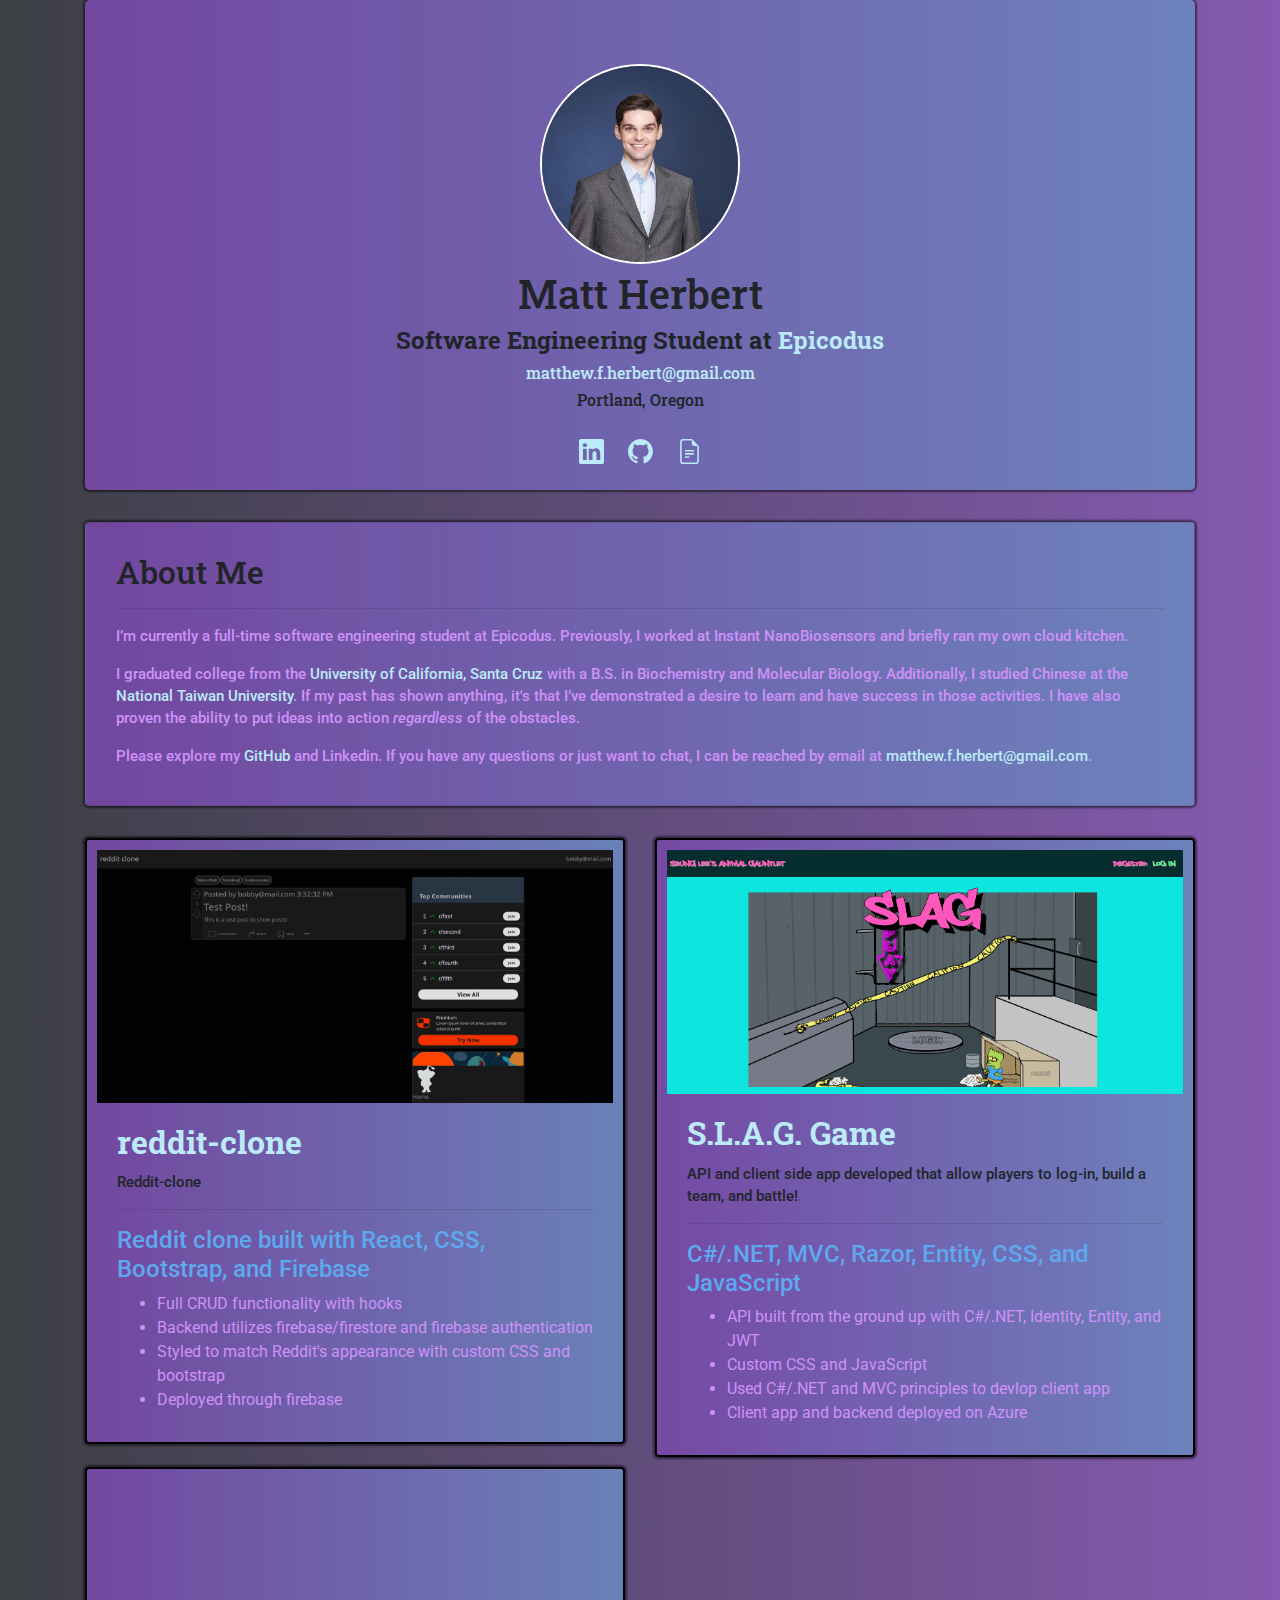
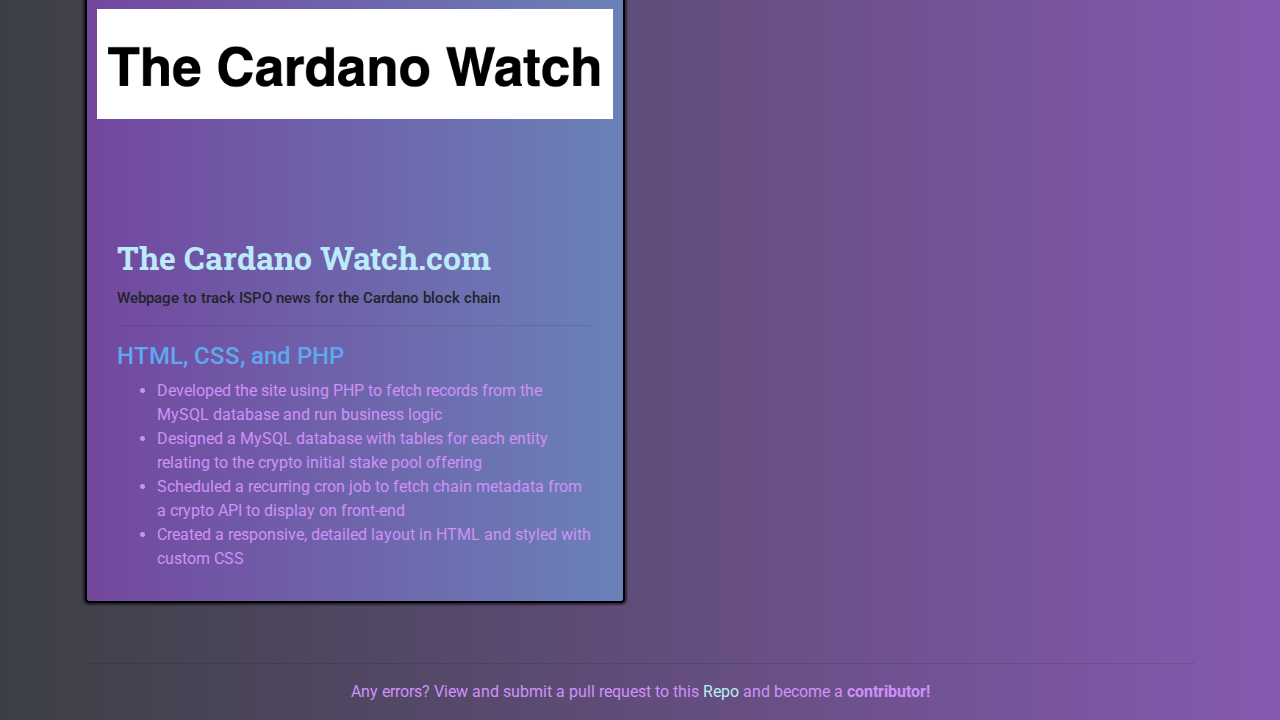
==== public/index.html @ 50df7fbc "updated html" ====
<!DOCTYPE html>
<html lang="en">
  <head>
    <meta charset="UTF-8" />
    <meta http-equiv="X-UA-Compatible" content="IE=edge" />
    <meta name="viewport" content="width=device-width, initial-scale=1.0" />
    <link
      href="../css/bootstrap.css"
      rel="stylesheet"
      type="text/css"
      media="all"/>
      <link href="https://fonts.googleapis.com/css2?family=Roboto:wght@500&display=swap" rel="stylesheet">
      <link href="https://fonts.googleapis.com/css2?family=Roboto+Slab:wght@700&display=swap" rel="stylesheet">
      <link rel="stylesheet" href="https://cdn.jsdelivr.net/npm/bootstrap-icons@1.5.0/font/bootstrap-icons.css">
    <link href="../css/styles.css" rel="stylesheet" type="text/css" media="all" />
    <title>Matt Herbert</title>
  </head>
  <body>
    <div class="container"> 
      <div class="jumbotron text-center"> <!-- Head Card -->
        <div class="container-1">
          <img src="../assets/me.jpeg" id="pic" class="img-responsive" alt="Picture of Matt Herbert">
        </div>
        <h1>Matt Herbert</h1>
        <h4 class="font-weight-bold">
          Software Engineering Student at <a href="https://www.epicodus.com/">Epicodus</a></h4>
        <h6><a href="mailto:matthew.f.herbert@gmail.com">matthew.f.herbert@gmail.com</a></h6>
        <h6>Portland, Oregon</h6>
        <div class="container" style="margin-top:20px;"> <!-- Icons -->
          <a href="www.linkedin.com/in/matthew-herbert-68537bb6"> <svg xmlns="http://www.w3.org/2000/svg" width="25" height="25" fill="currentColor" class="bi bi-linkedin" viewBox="0 0 16 16">
            <path d="M0 1.146C0 .513.526 0 1.175 0h13.65C15.474 0 16 .513 16 1.146v13.708c0 .633-.526 1.146-1.175 1.146H1.175C.526 16 0 15.487 0 14.854V1.146zm4.943 12.248V6.169H2.542v7.225h2.401zm-1.2-8.212c.837 0 1.358-.554 1.358-1.248-.015-.709-.52-1.248-1.342-1.248-.822 0-1.359.54-1.359 1.248 0 .694.521 1.248 1.327 1.248h.016zm4.908 8.212V9.359c0-.216.016-.432.08-.586.173-.431.568-.878 1.232-.878.869 0 1.216.662 1.216 1.634v3.865h2.401V9.25c0-2.22-1.184-3.252-2.764-3.252-1.274 0-1.845.7-2.165 1.193v.025h-.016a5.54 5.54 0 0 1 .016-.025V6.169h-2.4c.03.678 0 7.225 0 7.225h2.4z"/>
          </svg></a>
          <a href="https://github.com/Matth5050"><svg xmlns="http://www.w3.org/2000/svg" width="25" height="25" fill="currentColor" class="bi bi-github" viewBox="0 0 16 16">
            <path d="M8 0C3.58 0 0 3.58 0 8c0 3.54 2.29 6.53 5.47 7.59.4.07.55-.17.55-.38 0-.19-.01-.82-.01-1.49-2.01.37-2.53-.49-2.69-.94-.09-.23-.48-.94-.82-1.13-.28-.15-.68-.52-.01-.53.63-.01 1.08.58 1.23.82.72 1.21 1.87.87 2.33.66.07-.52.28-.87.51-1.07-1.78-.2-3.64-.89-3.64-3.95 0-.87.31-1.59.82-2.15-.08-.2-.36-1.02.08-2.12 0 0 .67-.21 2.2.82.64-.18 1.32-.27 2-.27.68 0 1.36.09 2 .27 1.53-1.04 2.2-.82 2.2-.82.44 1.1.16 1.92.08 2.12.51.56.82 1.27.82 2.15 0 3.07-1.87 3.75-3.65 3.95.29.25.54.73.54 1.48 0 1.07-.01 1.93-.01 2.2 0 .21.15.46.55.38A8.012 8.012 0 0 0 16 8c0-4.42-3.58-8-8-8z"/>
          </svg></a>
          <a href="../assets/MattHerbertResume.pdf"><svg xmlns="http://www.w3.org/2000/svg" width="25" height="25" fill="currentColor" class="bi bi-file-earmark-text" viewBox="0 0 16 16">
            <path d="M5.5 7a.5.5 0 0 0 0 1h5a.5.5 0 0 0 0-1h-5zM5 9.5a.5.5 0 0 1 .5-.5h5a.5.5 0 0 1 0 1h-5a.5.5 0 0 1-.5-.5zm0 2a.5.5 0 0 1 .5-.5h2a.5.5 0 0 1 0 1h-2a.5.5 0 0 1-.5-.5z"/>
            <path d="M9.5 0H4a2 2 0 0 0-2 2v12a2 2 0 0 0 2 2h8a2 2 0 0 0 2-2V4.5L9.5 0zm0 1v2A1.5 1.5 0 0 0 11 4.5h2V14a1 1 0 0 1-1 1H4a1 1 0 0 1-1-1V2a1 1 0 0 1 1-1h5.5z"/>
          </svg></a>
        </div> <!-- End of Icons -->
      </div> <!-- End of Head Card -->
        <div class="row" style="margin-bottom:2rem;"> <!-- About Me Section -->
          <div class="col-12">
            <div class="card" style="padding:10px;">
              <div class="card-body text-left">
                <h2 class="card-title mb-3 about">About Me</h2>
                <hr>
                <h4 class="card-subtitle1  mb-3">I’m currently a full-time software engineering student at Epicodus. Previously, I worked at Instant NanoBiosensors and briefly ran my own cloud kitchen.</h4>
                <h4 class="card-subtitle1 mb-3">I graduated college from the <a href="https://www.ucsc.edu/">University of California, Santa Cruz</a> with a B.S. in Biochemistry and Molecular Biology. Additionally, I studied Chinese at the <a href="https://www.ntu.edu.tw/english/">National Taiwan University</a>. If my past has shown anything, it's that I’ve demonstrated a desire to learn and have success in those activities. I have also proven the ability to put ideas into action <em>regardless</em> of the obstacles.
                </h4>
                <h4 class="card-subtitle1">Please explore my <a href="https://github.com/Matth5050">GitHub</a> and Linkedin. If you have any questions or just want to chat, I can be reached by email at <a href="mailto:matthew.f.herbert@gmail.com">matthew.f.herbert@gmail.com</a>.
                </h4>
              </div>
            </div>
          </div>
        </div> <!-- End of About Me -->
      <div class="container p-0"> <!-- Beginning of Cards -->
        <div class="row" style="margin-bottom:10px;">
          <div class="col-6">
            <div class="card" style="padding:10px; border: 2px solid black;">
              <img src="../assets/reddit.png" class="class-img"  alt="barn">
              <div class="card-body text-left">
                <h2 class="card-title mb-3"><a href="https://github.com/Matth5050/reddit-clone"><strong>reddit-clone</strong></a>
                <h4 class="card-subtitle mb-3">Reddit-clone</h4>
                <hr>
                <h4 class="card-date">Reddit clone built with React, CSS, Bootstrap, and Firebase</h4>
                <ul class="card-text text-left">
                  <li>Full CRUD functionality with hooks</li>
                  <li>Backend utilizes firebase/firestore and firebase authentication</li>
                  <li>Styled to match Reddit's appearance with custom CSS and bootstrap</li>
                  <li>Deployed through firebase</li>
                </ul>
              </div>
            </div>
          </div>
          <div class="col-6">
            <div class="card" style="padding:10px; border: 2px solid black;">
              <img src="../assets/slag.png" class="class-img"  alt="barn">
              <div class="card-body text-left">
                <h2 class="card-title mb-3"><a href="https://github.com/Matth5050/TeamWeekClient.Solution"><strong>S.L.A.G. Game</strong></a>
                <h4 class="card-subtitle mb-3">API and client side app developed that allow players to log-in, build a team, and battle!</h4>
                <hr>
                <h4 class="card-date">C#/.NET, MVC, Razor, Entity, CSS, and JavaScript</h4>
                <ul class="card-text text-left">
                  <li>API built from the ground up with C#/.NET, Identity, Entity, and JWT</li>
                  <li>Custom CSS and JavaScript</li>
                  <li>Used C#/.NET and MVC principles to devlop client app</li>
                  <li>Client app and backend deployed on Azure</li>
                </ul>
              </div>
            </div>
          </div>
        </div>
        <div class="row" style="margin-bottom:10px;">
          <div class="col-6">
            <div class="card" style="padding:10px; border: 2px solid black;">
              <img src="../assets/cardano.png" class="class-img" style="padding-top:130px; padding-bottom:100px;"  alt="barn">
              <div class="card-body text-left">
                <h2 class="card-title mb-3"><a href="http://thecardanowatch.com/"><strong>The Cardano Watch.com</strong></a>
                <h4 class="card-subtitle mb-3">Webpage to track ISPO news for the Cardano block chain</h3>
                  <hr>
                <h4 class="card-date">HTML, CSS, and PHP</h4>
                <ul class="card-text text-left">
                  <li>Developed the site using PHP to fetch records from the MySQL database and run business logic</li>
                  <li>Designed a MySQL database with tables for each entity relating to the crypto initial stake pool offering</li>
                  <li>Scheduled a recurring cron job to fetch chain metadata from a crypto API to display on front-end</li>
                  <li>Created a responsive, detailed layout in HTML and styled with custom CSS</li>
                </ul>
              </div>
            </div>
          </div>
        </div>
      </div> <!-- End of Cards -->
      <hr style="margin-top: 60px">
      <footer class="page-footer blue"> <!-- Footer -->
        <div class="footer-info text-center py-0">
          <p style="color:#cf91f8">Any errors? View and submit a pull request to this <a href="/">Repo</a> and become a <span style="color:#cf91f8; font-weight: bold;">contributor!</span></p>
        </div>
      </footer> <!-- End of Footer -->
    </div>
  </body>
</html>
---- css/styles.css ----
body {
  background: linear-gradient(
    to right,
    rgba(39, 42, 48, 0.9),
    rgba(120, 72, 168, 0.9)
  );
}

#pic {
  width: 100%;
  height: auto;
}

a {
  color:#bbeaf9;
}

.container-1 {
  display: inline-block;
  position: relative;
  width: 200px;
  height: 200px;
  overflow: hidden;
  border-radius: 80%;
  border: 2px solid white;
}

.jumbotron {
  padding-bottom: 1rem;
  background: linear-gradient(
    to left,
    rgba(107, 135, 191, 0.9),
    rgba(120, 72, 168, 0.9)
  );
  box-shadow: 0 0 2px 2px rgba(0, 0, 0, 0.5);
  font-family: 'Roboto Slab', serif;
}

.card {
  background: linear-gradient(
    to left,
    rgba(107, 135, 191, 0.9),
    rgba(120, 72, 168, 0.9)
  );
  box-shadow: 0 0 2px 2px rgba(0, 0, 0, 0.5);
}

.card-title {
  font-family: 'Roboto Slab', serif;
}

.card-text {
  color: #cf91f8;
}

.about {
  font-family: 'Roboto Slab', serif;
}

.card-date {
  color: rgb(93, 168, 239);
  
}

.bi,
.bi-github {
  margin: 10px 10px;
}

.card-subtitle {
  font-size: 15px;
  line-height: 22px;
}

.card-subtitle1 {
  font-size: 15px;
  line-height: 22px;
  color: #cf91f8;
  font-family: 'Roboto', sans-serif;
}

.columns {
  margin-top: 2rem;
}

.column1 {
  float: left;
  width: 300px;
  padding: 15px;
  margin-right: 2rem;
  border-radius: 5px;
}
.column2 {
  float: left;
  width: 300px;
  padding: 15px;
  border-radius: 5px;
}
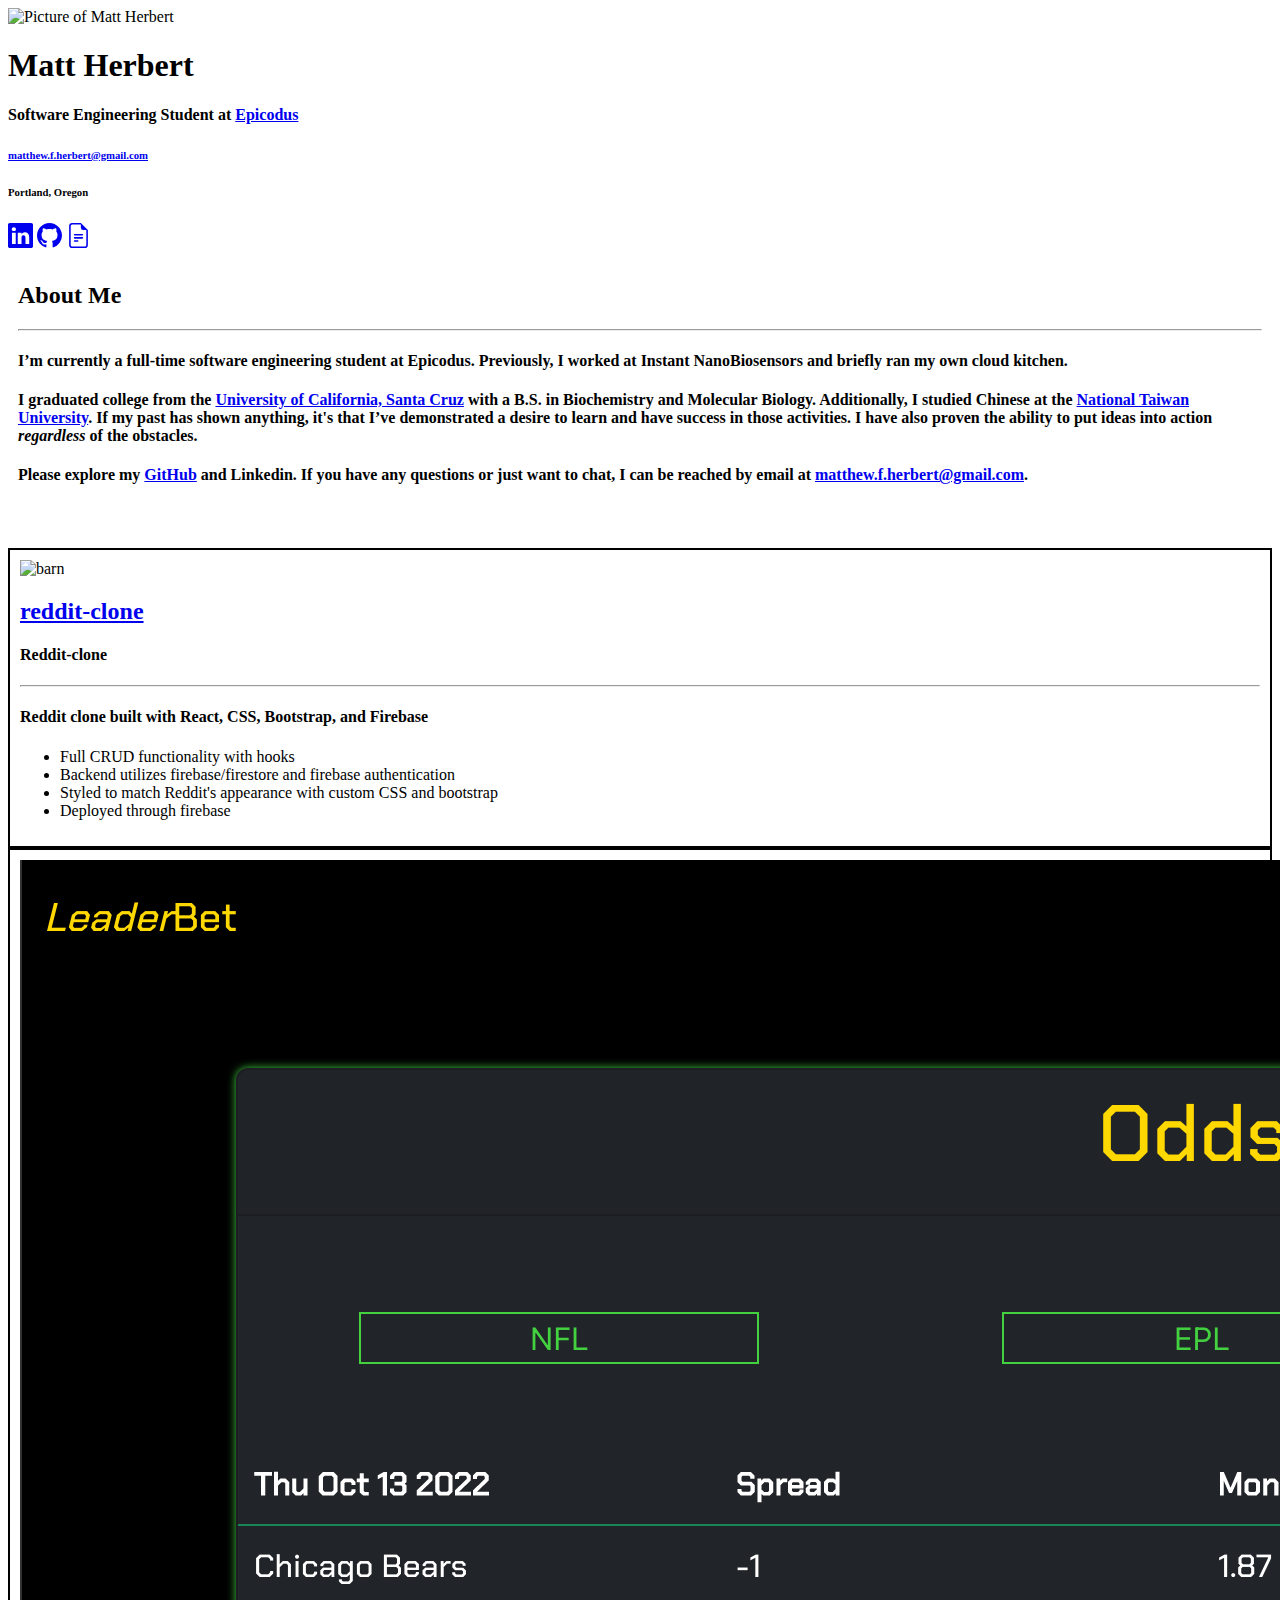
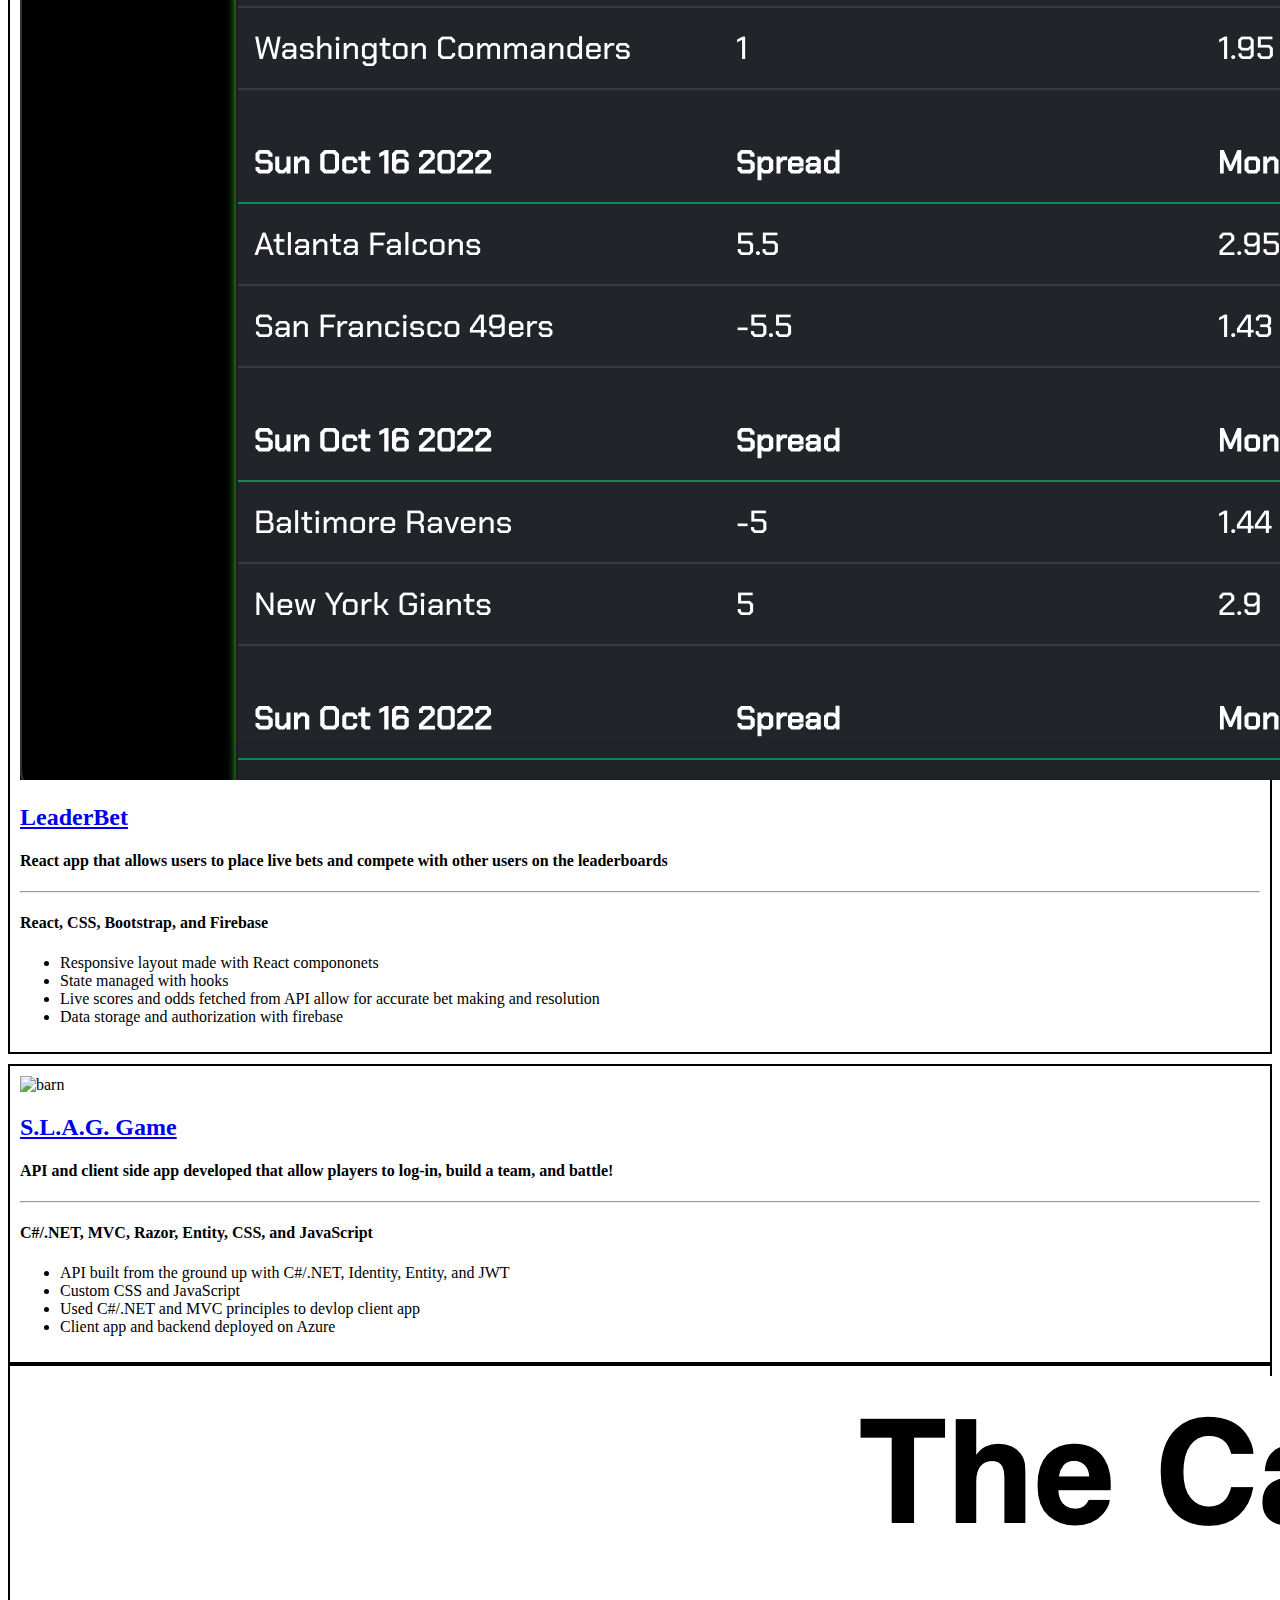
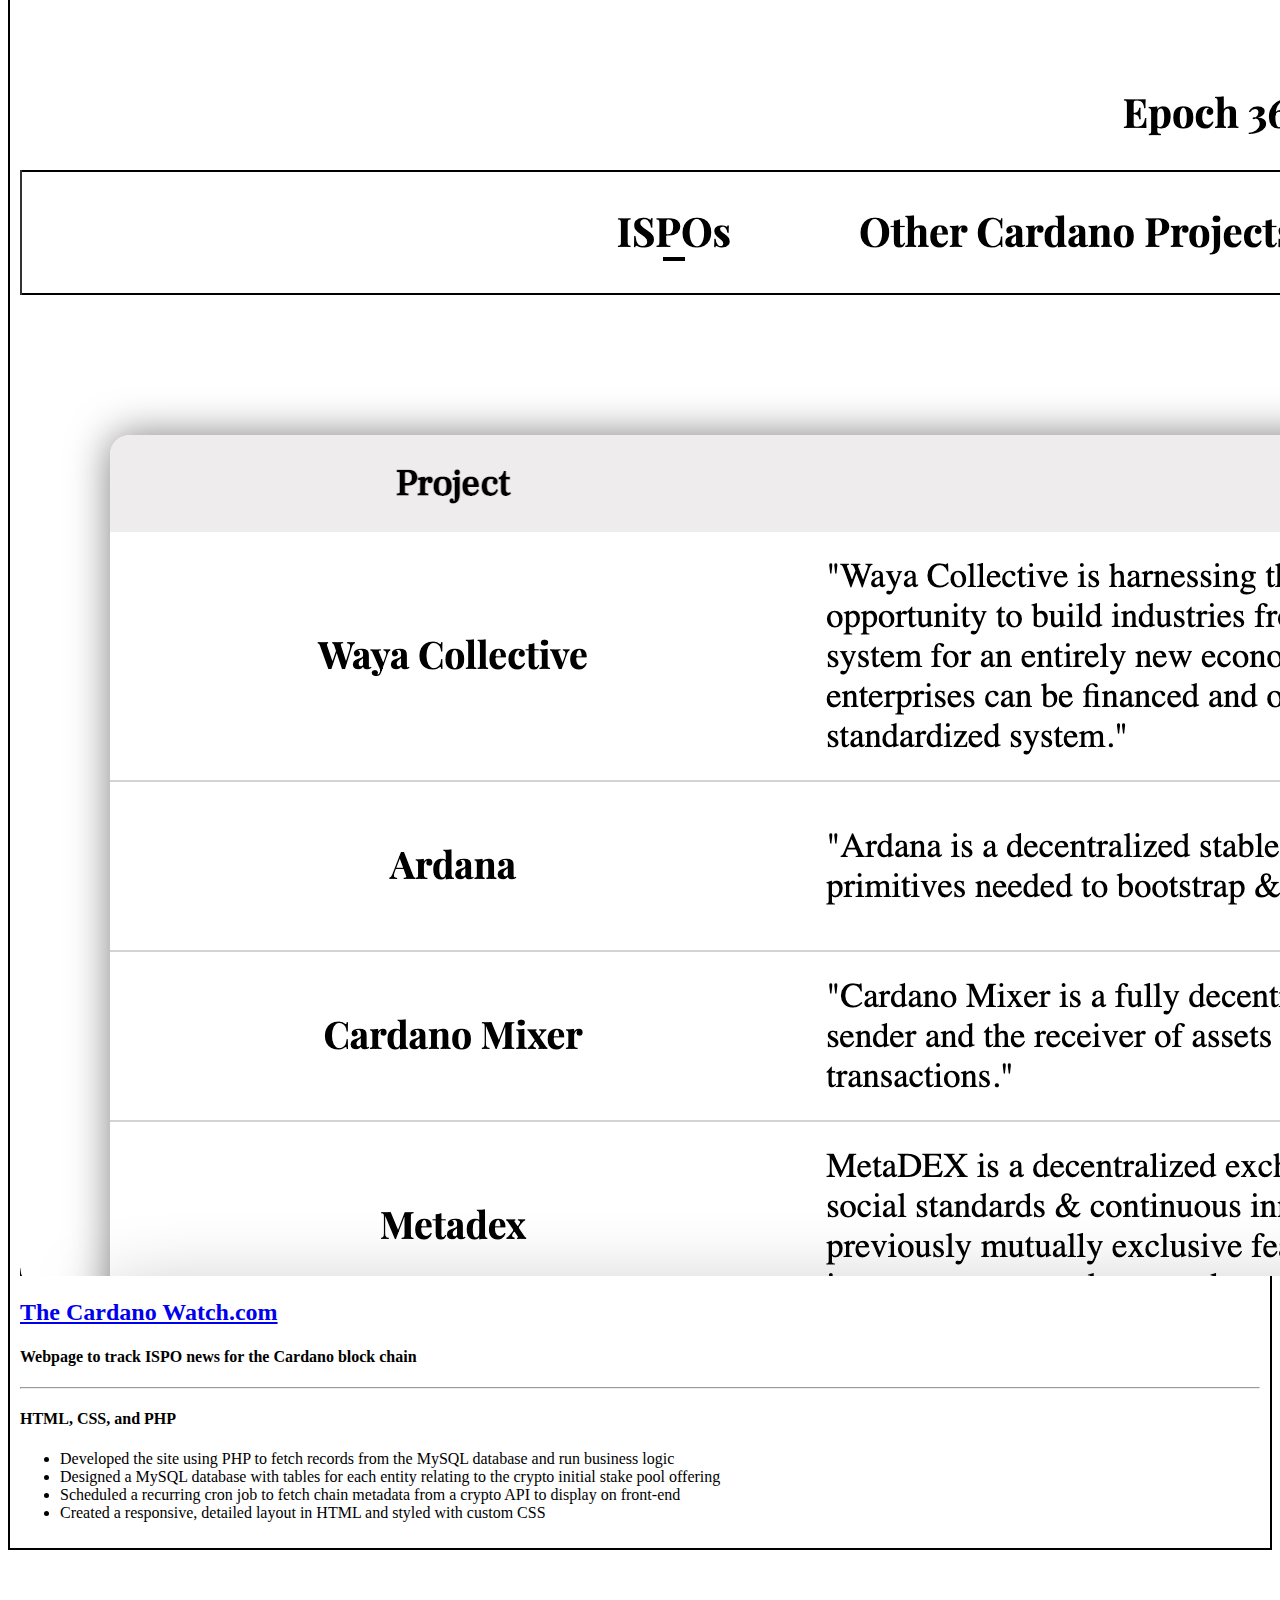
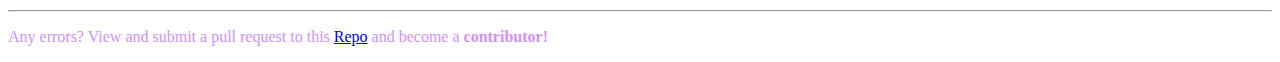
==== commit 765a5701: "added new project" ====
--- a/public/index.html
+++ b/public/index.html
@@ -5,21 +5,21 @@
     <meta http-equiv="X-UA-Compatible" content="IE=edge" />
     <meta name="viewport" content="width=device-width, initial-scale=1.0" />
     <link
-      href="../css/bootstrap.css"
+      href="./css/bootstrap.css"
       rel="stylesheet"
       type="text/css"
       media="all"/>
       <link href="https://fonts.googleapis.com/css2?family=Roboto:wght@500&display=swap" rel="stylesheet">
       <link href="https://fonts.googleapis.com/css2?family=Roboto+Slab:wght@700&display=swap" rel="stylesheet">
       <link rel="stylesheet" href="https://cdn.jsdelivr.net/npm/bootstrap-icons@1.5.0/font/bootstrap-icons.css">
-    <link href="../css/styles.css" rel="stylesheet" type="text/css" media="all" />
+    <link href="./css/styles.css" rel="stylesheet" type="text/css" media="all" />
     <title>Matt Herbert</title>
   </head>
   <body>
     <div class="container"> 
       <div class="jumbotron text-center"> <!-- Head Card -->
         <div class="container-1">
-          <img src="../assets/me.jpeg" id="pic" class="img-responsive" alt="Picture of Matt Herbert">
+          <img src="./assets/me.jpeg" id="pic" class="img-responsive" alt="Picture of Matt Herbert">
         </div>
         <h1>Matt Herbert</h1>
         <h4 class="font-weight-bold">
@@ -33,7 +33,7 @@
           <a href="https://github.com/Matth5050"><svg xmlns="http://www.w3.org/2000/svg" width="25" height="25" fill="currentColor" class="bi bi-github" viewBox="0 0 16 16">
             <path d="M8 0C3.58 0 0 3.58 0 8c0 3.54 2.29 6.53 5.47 7.59.4.07.55-.17.55-.38 0-.19-.01-.82-.01-1.49-2.01.37-2.53-.49-2.69-.94-.09-.23-.48-.94-.82-1.13-.28-.15-.68-.52-.01-.53.63-.01 1.08.58 1.23.82.72 1.21 1.87.87 2.33.66.07-.52.28-.87.51-1.07-1.78-.2-3.64-.89-3.64-3.95 0-.87.31-1.59.82-2.15-.08-.2-.36-1.02.08-2.12 0 0 .67-.21 2.2.82.64-.18 1.32-.27 2-.27.68 0 1.36.09 2 .27 1.53-1.04 2.2-.82 2.2-.82.44 1.1.16 1.92.08 2.12.51.56.82 1.27.82 2.15 0 3.07-1.87 3.75-3.65 3.95.29.25.54.73.54 1.48 0 1.07-.01 1.93-.01 2.2 0 .21.15.46.55.38A8.012 8.012 0 0 0 16 8c0-4.42-3.58-8-8-8z"/>
           </svg></a>
-          <a href="../assets/MattHerbertResume.pdf"><svg xmlns="http://www.w3.org/2000/svg" width="25" height="25" fill="currentColor" class="bi bi-file-earmark-text" viewBox="0 0 16 16">
+          <a href="./assets/MattHerbertResume.pdf"><svg xmlns="http://www.w3.org/2000/svg" width="25" height="25" fill="currentColor" class="bi bi-file-earmark-text" viewBox="0 0 16 16">
             <path d="M5.5 7a.5.5 0 0 0 0 1h5a.5.5 0 0 0 0-1h-5zM5 9.5a.5.5 0 0 1 .5-.5h5a.5.5 0 0 1 0 1h-5a.5.5 0 0 1-.5-.5zm0 2a.5.5 0 0 1 .5-.5h2a.5.5 0 0 1 0 1h-2a.5.5 0 0 1-.5-.5z"/>
             <path d="M9.5 0H4a2 2 0 0 0-2 2v12a2 2 0 0 0 2 2h8a2 2 0 0 0 2-2V4.5L9.5 0zm0 1v2A1.5 1.5 0 0 0 11 4.5h2V14a1 1 0 0 1-1 1H4a1 1 0 0 1-1-1V2a1 1 0 0 1 1-1h5.5z"/>
           </svg></a>
@@ -58,7 +58,7 @@
         <div class="row" style="margin-bottom:10px;">
           <div class="col-6">
             <div class="card" style="padding:10px; border: 2px solid black;">
-              <img src="../assets/reddit.png" class="class-img"  alt="barn">
+              <img src="./assets/reddit.png" class="class-img"  alt="barn">
               <div class="card-body text-left">
                 <h2 class="card-title mb-3"><a href="https://github.com/Matth5050/reddit-clone"><strong>reddit-clone</strong></a>
                 <h4 class="card-subtitle mb-3">Reddit-clone</h4>
@@ -73,28 +73,47 @@
               </div>
             </div>
           </div>
+          
           <div class="col-6">
             <div class="card" style="padding:10px; border: 2px solid black;">
-              <img src="../assets/slag.png" class="class-img"  alt="barn">
+              <img src="./assets/leaderBet.png" class="class-img"  alt="barn">
               <div class="card-body text-left">
-                <h2 class="card-title mb-3"><a href="https://github.com/Matth5050/TeamWeekClient.Solution"><strong>S.L.A.G. Game</strong></a>
-                <h4 class="card-subtitle mb-3">API and client side app developed that allow players to log-in, build a team, and battle!</h4>
+                <h2 class="card-title mb-3"><a href="https://github.com/Matth5050/LeaderBet"><strong>LeaderBet</strong></a>
+                <h4 class="card-subtitle mb-3">React app that allows users to place live bets and compete with other users on the leaderboards</h4>
                 <hr>
-                <h4 class="card-date">C#/.NET, MVC, Razor, Entity, CSS, and JavaScript</h4>
+                <h4 class="card-date">React, CSS, Bootstrap, and Firebase</h4>
                 <ul class="card-text text-left">
-                  <li>API built from the ground up with C#/.NET, Identity, Entity, and JWT</li>
-                  <li>Custom CSS and JavaScript</li>
-                  <li>Used C#/.NET and MVC principles to devlop client app</li>
-                  <li>Client app and backend deployed on Azure</li>
+                  <li>Responsive layout made with React compononets</li>
+                  <li>State managed with hooks</li>
+                  <li>Live scores and odds fetched from API allow for accurate bet making and resolution</li>
+                  <li>Data storage and authorization with firebase</li>
                 </ul>
               </div>
             </div>
           </div>
         </div>
-        <div class="row" style="margin-bottom:10px;">
+         <div class="row" style="margin-bottom:10px;"> 
+        <div class="col-6">
+          <div class="card" style="padding:10px; border: 2px solid black;">
+            <img src="./assets/slag.png" class="class-img"  alt="barn">
+            <div class="card-body text-left">
+              <h2 class="card-title mb-3"><a href="https://github.com/Matth5050/TeamWeekClient.Solution"><strong>S.L.A.G. Game</strong></a>
+              <h4 class="card-subtitle mb-3">API and client side app developed that allow players to log-in, build a team, and battle!</h4>
+              <hr>
+              <h4 class="card-date">C#/.NET, MVC, Razor, Entity, CSS, and JavaScript</h4>
+              <ul class="card-text text-left">
+                <li>API built from the ground up with C#/.NET, Identity, Entity, and JWT</li>
+                <li>Custom CSS and JavaScript</li>
+                <li>Used C#/.NET and MVC principles to devlop client app</li>
+                <li>Client app and backend deployed on Azure</li>
+              </ul>
+            </div>
+          </div>
+        </div>
+        
           <div class="col-6">
             <div class="card" style="padding:10px; border: 2px solid black;">
-              <img src="../assets/cardano.png" class="class-img" style="padding-top:130px; padding-bottom:100px;"  alt="barn">
+              <img src="./assets/cardano.png" class="class-img"  alt="barn">
               <div class="card-body text-left">
                 <h2 class="card-title mb-3"><a href="http://thecardanowatch.com/"><strong>The Cardano Watch.com</strong></a>
                 <h4 class="card-subtitle mb-3">Webpage to track ISPO news for the Cardano block chain</h3>
